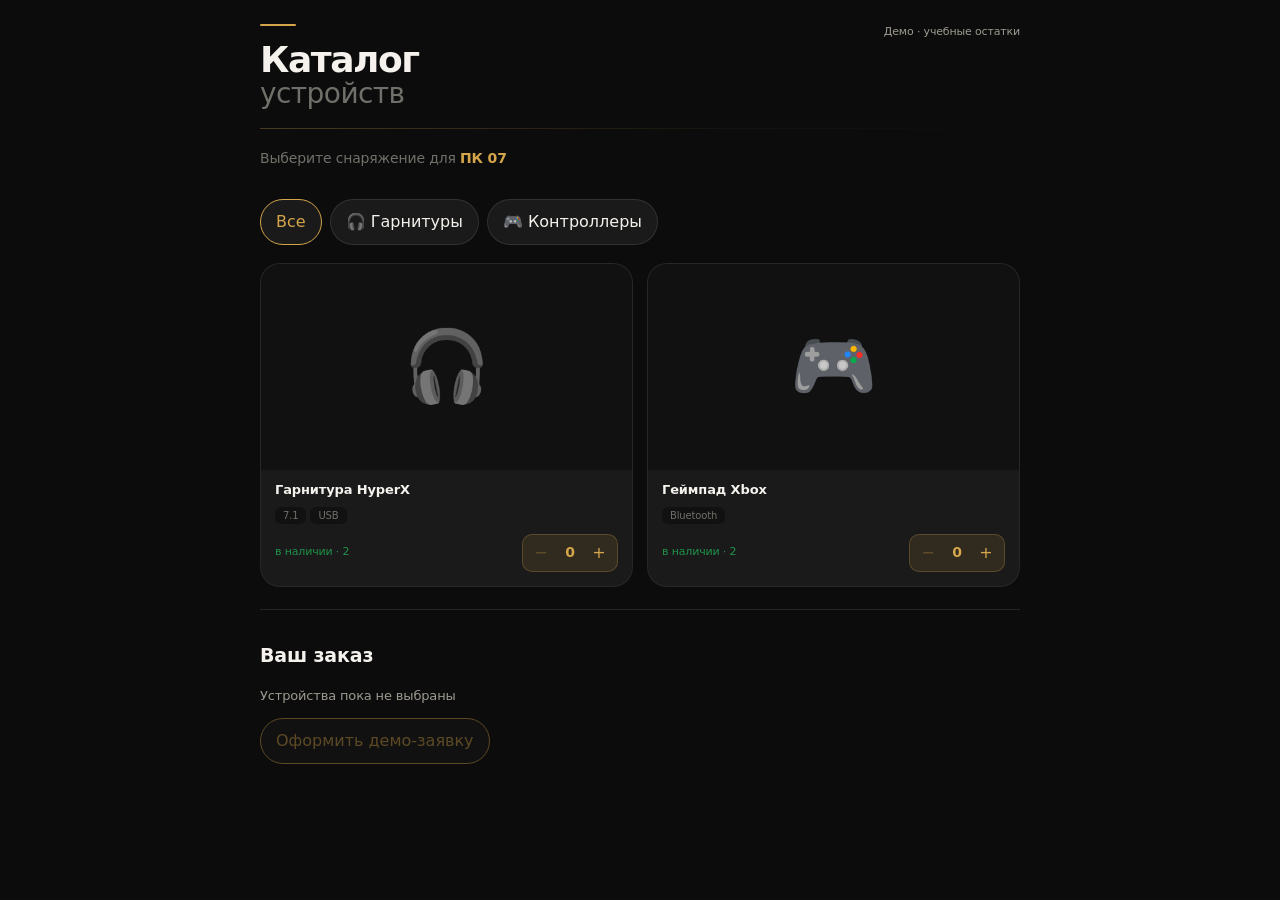
==== demos/device/index.html @ d8171a30 "Обновить интерактивное портфолио и удалить старые кейсы" ====
<!doctype html><html lang="ru"><head><meta charset="utf-8"><meta name="viewport" content="width=device-width,initial-scale=1"><meta http-equiv="Content-Security-Policy" content="default-src 'self'; script-src 'self'; style-src 'self'; img-src 'self'; connect-src 'none'; form-action 'none'"><title>Device Service — интерактивный каталог</title><link rel="stylesheet" href="original.css"><link rel="stylesheet" href="demo.css"><script src="demo.js?v=2" defer></script></head><body><main class="page"><header class="hero"><div class="hero-accent"></div><span class="demo-note">Демо · учебные остатки</span><h1 class="hero-title"><span class="hero-l1">Каталог</span><span class="hero-l2">устройств</span></h1><div class="hero-divider"></div><p class="hero-sub">Выберите снаряжение для <strong class="hero-sub-num">ПК 07</strong></p></header><nav class="filters" aria-label="Категории"><button data-filter="all" aria-pressed="true">Все</button><button data-filter="headset" aria-pressed="false">🎧 Гарнитуры</button><button data-filter="controller" aria-pressed="false">🎮 Контроллеры</button></nav><div class="grid" id="catalog"></div><section class="basket" aria-labelledby="basket-title"><h2 id="basket-title">Ваш заказ</h2><p id="basket-summary" aria-live="polite">Устройства пока не выбраны</p><button class="primary" id="checkout" disabled>Оформить демо-заявку</button></section><section id="order" hidden aria-live="polite"><div class="order-icon">✓</div><h2 id="order-title"></h2><p id="order-description"></p></section></main><dialog id="details"><form method="dialog"><button class="close" aria-label="Закрыть">×</button></form><div id="detail-icon"></div><h2 id="detail-name"></h2><p id="detail-specs"></p><p>Количество на складе в этой демонстрации: 2.</p></dialog></body></html>
---- demos/device/original.css ----
:root {
  --bg: #0c0c0c;
  --bg2: #111111;
  --surface: #1a1a1a;
  --surface2: #222222;
  --border: rgba(255, 255, 255, 0.06);
  --border-l: rgba(255, 255, 255, 0.10);
  --gold: #d4a54a;
  --gold-dim: rgba(212, 165, 74, 0.12);
  --gold-glow: rgba(212, 165, 74, 0.08);
  --text: #9e9a92;
  --text-h: #f5f2ed;
  --text-m: #70706a;
  --radius: 20px;
  --radius-sm: 12px;
  --radius-lg: 24px;
  --shadow: 0 8px 32px rgba(0, 0, 0, 0.5);
  --shadow-sm: 0 2px 8px rgba(0, 0, 0, 0.3);

  font-family: 'Space Grotesk', 'Inter', system-ui, -apple-system, sans-serif;
  font-size: 16px;
  line-height: 1.5;
  color: var(--text);
  background: var(--bg);
  -webkit-font-smoothing: antialiased;
  -moz-osx-font-smoothing: grayscale;
  letter-spacing: -0.01em;
}

*, *::before, *::after { box-sizing: border-box; }

html, body {
  margin: 0;
  height: 100vh;
  overflow: hidden;
}

#app {
  height: 100vh;
  overflow-y: auto;
  padding-bottom: 72px;
}

::selection {
  background: var(--gold);
  color: var(--bg);
}

::-webkit-scrollbar {
  width: 4px;
}
::-webkit-scrollbar-track {
  background: transparent;
}
::-webkit-scrollbar-thumb {
  background: var(--surface2);
  border-radius: 2px;
}



/* Imported from Device Service: views/HomePage.vue */

.page {
  max-width: 800px;
  margin: 0 auto;
  padding: 0 20px 24px;
}

/* ── Hero ── */
.hero {
  padding: 36px 0 32px;
  position: relative;
}

.hero-logo {
  position: absolute;
  top: 36px;
  right: 0;
  max-width: 160px;
  max-height: 48px;
  width: auto;
  height: auto;
  object-fit: contain;
}

.hero-accent {
  width: 36px;
  height: 2px;
  border-radius: 1px;
  background: var(--gold);
  margin-bottom: 16px;
}



.hero-title {
  margin: 0;
  display: flex;
  flex-direction: column;
  gap: 0;
  line-height: 1;
}

.hero-l1 {
  font-size: 44px;
  font-weight: 700;
  color: var(--text-h);
  letter-spacing: -0.04em;
  line-height: 1;
}

.hero-l2 {
  font-size: 28px;
  font-weight: 500;
  color: var(--text-m);
  letter-spacing: -0.02em;
  line-height: 1;
  margin-top: 2px;
}

.hero-divider {
  width: 100%;
  height: 1px;
  background: linear-gradient(90deg, rgba(212, 165, 74, 0.3), rgba(212, 165, 74, 0.05) 60%, transparent);
  margin: 20px 0;
}

.hero-sub {
  font-size: 14px;
  color: var(--text-m);
  line-height: 1.4;
}

.hero-sub-num {
  color: var(--gold);
  font-weight: 600;
}

/* ── Grid ── */
.grid {
  display: grid;
  grid-template-columns: 1fr 1fr;
  gap: 10px;
}

.cat-card {
  display: flex;
  align-items: center;
  gap: 14px;
  padding: 18px;
  border: 1px solid var(--border);
  border-radius: var(--radius);
  background: var(--surface);
  cursor: pointer;
  text-align: left;
  transition: all 0.25s ease;
  position: relative;
  overflow: hidden;
  -webkit-tap-highlight-color: transparent;
}

.cat-card::before {
  content: '';
  position: absolute;
  top: 0;
  left: 0;
  right: 0;
  height: 1.5px;
  border-radius: var(--radius) var(--radius) 0 0;
  background: linear-gradient(90deg, var(--gold), rgba(212, 165, 74, 0.1));
  opacity: 0;
  transition: opacity 0.3s ease;
}

.cat-card::after {
  content: '';
  position: absolute;
  inset: 0;
  border-radius: var(--radius);
  background: linear-gradient(135deg, rgba(212, 165, 74, 0.04) 0%, transparent 50%);
  opacity: 0;
  transition: opacity 0.3s ease;
}

.cat-card:hover::before {
  opacity: 1;
}

.cat-card:hover::after {
  opacity: 1;
}

.cat-card:hover {
  border-color: rgba(212, 165, 74, 0.15);
  transform: translateY(-1px);
}

.cat-card:active {
  transform: scale(0.97);
}

.cat-icon {
  font-size: 30px;
  line-height: 1;
  flex-shrink: 0;
  width: 48px;
  height: 48px;
  display: flex;
  align-items: center;
  justify-content: center;
  border-radius: 14px;
  background: var(--bg2);
  position: relative;
  z-index: 1;
}

.cat-icon::after {
  content: '';
  position: absolute;
  inset: 0;
  border-radius: 14px;
  background: linear-gradient(135deg, rgba(212, 165, 74, 0.08), transparent 60%);
  pointer-events: none;
}

.cat-body {
  flex: 1;
  display: flex;
  flex-direction: column;
  gap: 4px;
  min-width: 0;
  position: relative;
  z-index: 1;
}

.cat-name {
  font-size: 15px;
  font-weight: 600;
  color: var(--text-h);
  letter-spacing: -0.01em;
}

.cat-meta {
  display: flex;
  align-items: center;
  gap: 6px;
}

.cat-count {
  font-size: 12px;
  color: var(--gold);
  font-weight: 500;
  opacity: 0.7;
}

.cat-count::after {
  content: ' в наличии';
  color: var(--text-m);
  font-weight: 400;
  opacity: 1;
}

.cat-arrow {
  color: var(--text-m);
  opacity: 0;
  transform: translateX(-4px);
  transition: all 0.25s ease;
}

.cat-card:hover .cat-arrow {
  opacity: 1;
  transform: translateX(0);
  color: var(--gold);
}

/* ── Empty ── */
.empty {
  text-align: center;
  padding: 80px 0;
}

.empty-mark {
  font-size: 36px;
  color: var(--gold);
  opacity: 0.3;
}

.empty-txt {
  margin: 12px 0 0;
  font-size: 14px;
  color: var(--text-m);
}

/* ── Admin ── */
.admin-link {
  position: fixed;
  bottom: 80px;
  right: 16px;
  font-size: 10px;
  color: var(--text-m);
  text-decoration: none;
  padding: 4px 10px;
  border-radius: 6px;
  border: 1px solid var(--border);
  transition: all 0.2s;
  z-index: 50;
}

.admin-link:hover {
  border-color: var(--gold);
  color: var(--gold);
}

/* Imported from Device Service: components/DeviceCard.vue */

.card {
  display: flex;
  flex-direction: column;
  border: 1px solid var(--border);
  border-radius: var(--radius);
  background: var(--surface);
  overflow: hidden;
  transition: all 0.25s ease;
  position: relative;
}

.card::after {
  content: '';
  position: absolute;
  inset: 0;
  border-radius: var(--radius);
  pointer-events: none;
  background: linear-gradient(135deg, rgba(212, 165, 74, 0.06) 0%, transparent 50%);
  opacity: 0;
  transition: opacity 0.25s ease;
}

.card:hover::after,
.card.selected::after {
  opacity: 1;
}

.card.selected {
  border-color: rgba(212, 165, 74, 0.3);
}

.card-img {
  position: relative;
  width: 100%;
  aspect-ratio: 1;
  display: flex;
  align-items: center;
  justify-content: center;
  background: var(--bg2);
  overflow: hidden;
}

.card-img img {
  width: 80%;
  height: 80%;
  object-fit: contain;
  display: block;
  position: relative;
  z-index: 1;
  transition: transform 0.3s ease;
}

.card:hover .card-img img {
  transform: scale(1.04);
}

.rim-light {
  position: absolute;
  inset: 0;
  z-index: 2;
  pointer-events: none;
  background: radial-gradient(ellipse 100% 60% at 30% 0%, rgba(212, 165, 74, 0.12) 0%, transparent 70%),
              radial-gradient(ellipse 60% 40% at 0% 30%, rgba(212, 165, 74, 0.08) 0%, transparent 60%);
  opacity: 0;
  transition: opacity 0.4s ease;
}

.card:hover .rim-light,
.card.selected .rim-light {
  opacity: 1;
}

.img-placeholder {
  font-size: 28px;
  color: var(--text-m);
  opacity: 0.3;
}

.card-body {
  padding: 12px 14px 14px;
  display: flex;
  flex-direction: column;
  gap: 8px;
  position: relative;
  z-index: 1;
}

.card-name {
  margin: 0;
  font-size: 13px;
  font-weight: 600;
  color: var(--text-h);
  line-height: 1.3;
  letter-spacing: -0.01em;
  display: -webkit-box;
  -webkit-line-clamp: 2;
  -webkit-box-orient: vertical;
  overflow: hidden;
}

.card-specs {
  display: flex;
  flex-wrap: wrap;
  gap: 4px;
}

.spec {
  font-size: 10px;
  font-weight: 500;
  padding: 2px 8px;
  border-radius: 6px;
  background: var(--bg2);
  color: var(--text-m);
  line-height: 1.3;
}

.card-bottom {
  display: flex;
  align-items: center;
  justify-content: space-between;
  margin-top: 2px;
}

.avail {
  font-size: 11px;
  font-weight: 500;
  color: rgba(34, 197, 94, 0.7);
}

.avail.out {
  color: var(--text-m);
}

.avail-count {
  font-weight: 600;
  opacity: 0.9;
}

.actions {
  display: flex;
}

.add-btn {
  min-width: 32px;
  height: 32px;
  padding: 0 11px;
  gap: 6px;
  display: flex;
  align-items: center;
  justify-content: center;
  border: 1px solid var(--border);
  border-radius: 10px;
  background: var(--bg2);
  color: var(--gold);
  cursor: pointer;
  transition: all 0.2s;
}

.add-btn:hover {
  border-color: var(--gold);
  background: var(--gold-dim);
}

.add-btn:disabled {
  opacity: 0.3;
  cursor: not-allowed;
}

.qty {
  display: flex;
  align-items: center;
  gap: 2px;
  padding: 2px;
  border: 1px solid rgba(212, 165, 74, 0.25);
  border-radius: 10px;
  background: var(--gold-dim);
}

.qty-btn {
  width: 28px;
  height: 28px;
  display: flex;
  align-items: center;
  justify-content: center;
  border: none;
  border-radius: 8px;
  background: transparent;
  color: var(--gold);
  cursor: pointer;
  transition: all 0.15s;
}

.qty-btn:hover {
  background: rgba(212, 165, 74, 0.15);
}

.qty-btn:active {
  transform: scale(0.9);
}

.qty-btn:disabled {
  opacity: 0.3;
  cursor: not-allowed;
}

.qty-val {
  min-width: 22px;
  text-align: center;
  font-size: 14px;
  font-weight: 700;
  color: var(--gold);
}
---- demos/device/demo.css ----
html,body{height:auto;overflow:auto}body{padding-bottom:20px}.page{max-width:800px}.hero{padding:24px 0 16px}.hero-l1{font-size:36px}.demo-note{position:absolute;right:0;top:24px;font-size:11px;color:var(--text)}.filters{display:flex;gap:8px;flex-wrap:wrap;margin-bottom:18px}button{font:inherit}button:focus-visible{outline:2px solid var(--gold);outline-offset:3px}.filters button,.primary{border:1px solid var(--border-l);border-radius:100px;padding:10px 15px;background:var(--surface);color:var(--text-h);cursor:pointer}.filters button[aria-pressed=true],.primary{border-color:var(--gold);color:var(--gold)}.primary:disabled{opacity:.4;cursor:not-allowed}.card-img{aspect-ratio:1.8;border:0;cursor:pointer;color:var(--text-h)}.device-icon{font-size:70px}.grid{gap:14px}.basket{margin-top:22px;border-top:1px solid var(--border-l);padding-top:16px}h2{color:var(--text-h);font-size:19px}.basket p{font-size:13px}.order-icon{font-size:40px;color:var(--gold)}#order{padding:20px 0}.primary{min-height:44px}dialog{background:var(--surface);color:var(--text);border:1px solid var(--border-l);border-radius:24px;padding:28px;width:min(90%,420px)}dialog::backdrop{background:#000b;backdrop-filter:blur(8px)}.close{float:right;background:none;border:0;color:var(--text-h);font-size:28px;cursor:pointer}#detail-icon{font-size:90px;text-align:center}.card-bottom{flex-wrap:wrap;gap:8px}.qty-btn{width:32px;height:32px}@media(max-width:420px){.page{padding:0 12px}.demo-note{position:static;display:block;margin-bottom:12px}.grid{gap:8px}.card-body{padding:10px}.device-icon{font-size:54px}.card-name{min-height:34px}.avail{font-size:10px}.filters button{font-size:12px;padding:8px 10px}}@media(prefers-reduced-motion:reduce){*,*::before,*::after{transition:none!important;animation:none!important}}
[hidden]{display:none!important}
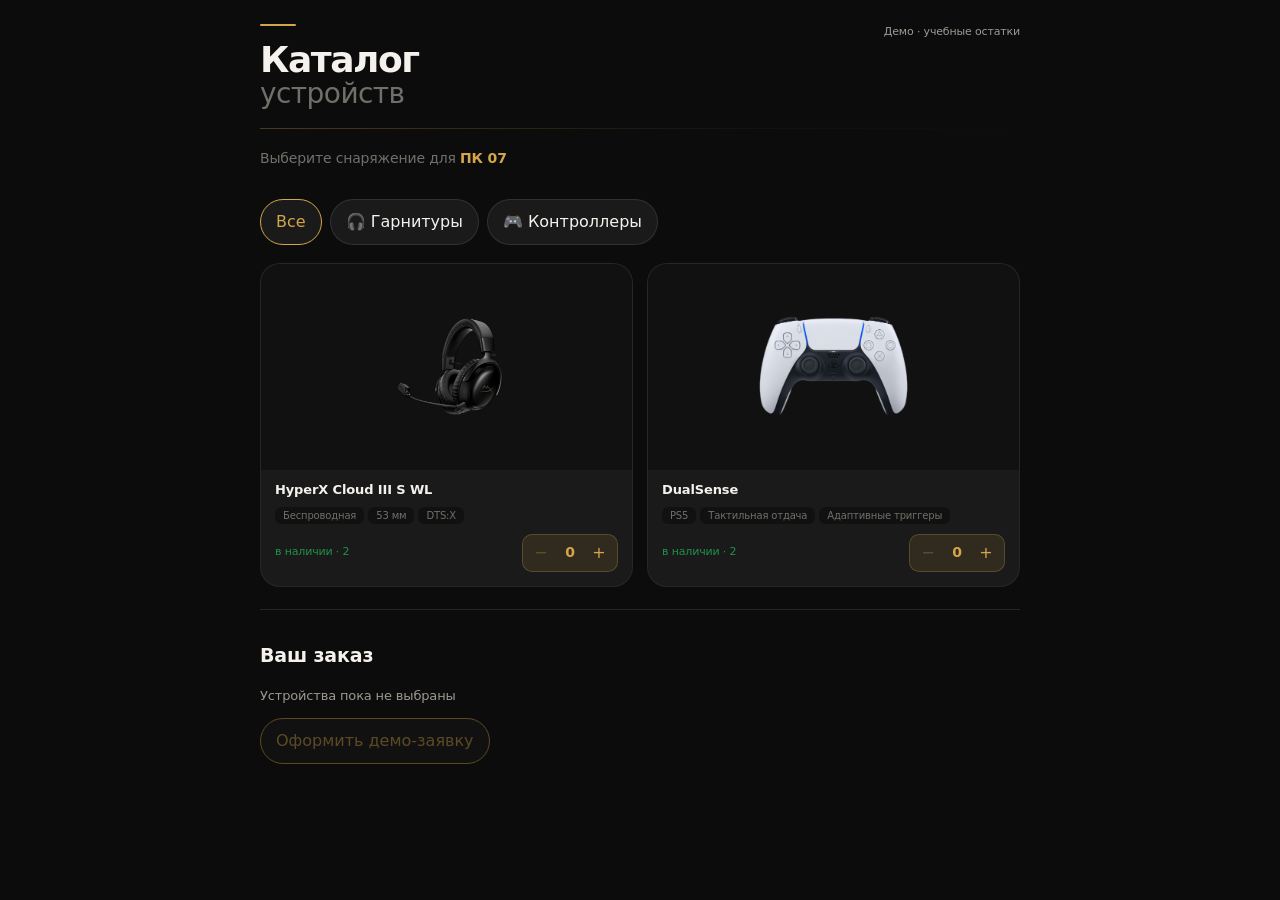
==== commit a5b6b9f9: "Добавить фото устройств в демо Device Service" ====
--- a/demos/device/index.html
+++ b/demos/device/index.html
@@ -1 +1 @@
-<!doctype html><html lang="ru"><head><meta charset="utf-8"><meta name="viewport" content="width=device-width,initial-scale=1"><meta http-equiv="Content-Security-Policy" content="default-src 'self'; script-src 'self'; style-src 'self'; img-src 'self'; connect-src 'none'; form-action 'none'"><title>Device Service — интерактивный каталог</title><link rel="stylesheet" href="original.css"><link rel="stylesheet" href="demo.css"><script src="demo.js?v=2" defer></script></head><body><main class="page"><header class="hero"><div class="hero-accent"></div><span class="demo-note">Демо · учебные остатки</span><h1 class="hero-title"><span class="hero-l1">Каталог</span><span class="hero-l2">устройств</span></h1><div class="hero-divider"></div><p class="hero-sub">Выберите снаряжение для <strong class="hero-sub-num">ПК 07</strong></p></header><nav class="filters" aria-label="Категории"><button data-filter="all" aria-pressed="true">Все</button><button data-filter="headset" aria-pressed="false">🎧 Гарнитуры</button><button data-filter="controller" aria-pressed="false">🎮 Контроллеры</button></nav><div class="grid" id="catalog"></div><section class="basket" aria-labelledby="basket-title"><h2 id="basket-title">Ваш заказ</h2><p id="basket-summary" aria-live="polite">Устройства пока не выбраны</p><button class="primary" id="checkout" disabled>Оформить демо-заявку</button></section><section id="order" hidden aria-live="polite"><div class="order-icon">✓</div><h2 id="order-title"></h2><p id="order-description"></p></section></main><dialog id="details"><form method="dialog"><button class="close" aria-label="Закрыть">×</button></form><div id="detail-icon"></div><h2 id="detail-name"></h2><p id="detail-specs"></p><p>Количество на складе в этой демонстрации: 2.</p></dialog></body></html>
+<!doctype html><html lang="ru"><head><meta charset="utf-8"><meta name="viewport" content="width=device-width,initial-scale=1"><meta http-equiv="Content-Security-Policy" content="default-src 'self'; script-src 'self'; style-src 'self'; img-src 'self'; connect-src 'none'; form-action 'none'"><title>Device Service — интерактивный каталог</title><link rel="stylesheet" href="original.css"><link rel="stylesheet" href="demo.css"><script src="demo.js?v=3" defer></script></head><body><main class="page"><header class="hero"><div class="hero-accent"></div><span class="demo-note">Демо · учебные остатки</span><h1 class="hero-title"><span class="hero-l1">Каталог</span><span class="hero-l2">устройств</span></h1><div class="hero-divider"></div><p class="hero-sub">Выберите снаряжение для <strong class="hero-sub-num">ПК 07</strong></p></header><nav class="filters" aria-label="Категории"><button data-filter="all" aria-pressed="true">Все</button><button data-filter="headset" aria-pressed="false">🎧 Гарнитуры</button><button data-filter="controller" aria-pressed="false">🎮 Контроллеры</button></nav><div class="grid" id="catalog"></div><section class="basket" aria-labelledby="basket-title"><h2 id="basket-title">Ваш заказ</h2><p id="basket-summary" aria-live="polite">Устройства пока не выбраны</p><button class="primary" id="checkout" disabled>Оформить демо-заявку</button></section><section id="order" hidden aria-live="polite"><div class="order-icon">✓</div><h2 id="order-title">Заказ создан</h2></section></main><dialog id="details"><form method="dialog"><button class="close" aria-label="Закрыть">×</button></form><img id="detail-image" alt=""><h2 id="detail-name"></h2><p id="detail-specs"></p><p>Количество на складе в этой демонстрации: 2.</p></dialog></body></html>
--- a/demos/device/demo.css
+++ b/demos/device/demo.css
@@ -1,2 +1,3 @@
 html,body{height:auto;overflow:auto}body{padding-bottom:20px}.page{max-width:800px}.hero{padding:24px 0 16px}.hero-l1{font-size:36px}.demo-note{position:absolute;right:0;top:24px;font-size:11px;color:var(--text)}.filters{display:flex;gap:8px;flex-wrap:wrap;margin-bottom:18px}button{font:inherit}button:focus-visible{outline:2px solid var(--gold);outline-offset:3px}.filters button,.primary{border:1px solid var(--border-l);border-radius:100px;padding:10px 15px;background:var(--surface);color:var(--text-h);cursor:pointer}.filters button[aria-pressed=true],.primary{border-color:var(--gold);color:var(--gold)}.primary:disabled{opacity:.4;cursor:not-allowed}.card-img{aspect-ratio:1.8;border:0;cursor:pointer;color:var(--text-h)}.device-icon{font-size:70px}.grid{gap:14px}.basket{margin-top:22px;border-top:1px solid var(--border-l);padding-top:16px}h2{color:var(--text-h);font-size:19px}.basket p{font-size:13px}.order-icon{font-size:40px;color:var(--gold)}#order{padding:20px 0}.primary{min-height:44px}dialog{background:var(--surface);color:var(--text);border:1px solid var(--border-l);border-radius:24px;padding:28px;width:min(90%,420px)}dialog::backdrop{background:#000b;backdrop-filter:blur(8px)}.close{float:right;background:none;border:0;color:var(--text-h);font-size:28px;cursor:pointer}#detail-icon{font-size:90px;text-align:center}.card-bottom{flex-wrap:wrap;gap:8px}.qty-btn{width:32px;height:32px}@media(max-width:420px){.page{padding:0 12px}.demo-note{position:static;display:block;margin-bottom:12px}.grid{gap:8px}.card-body{padding:10px}.device-icon{font-size:54px}.card-name{min-height:34px}.avail{font-size:10px}.filters button{font-size:12px;padding:8px 10px}}@media(prefers-reduced-motion:reduce){*,*::before,*::after{transition:none!important;animation:none!important}}
 [hidden]{display:none!important}
+#detail-image{display:block;width:min(100%,260px);height:220px;object-fit:contain;margin:0 auto 16px}
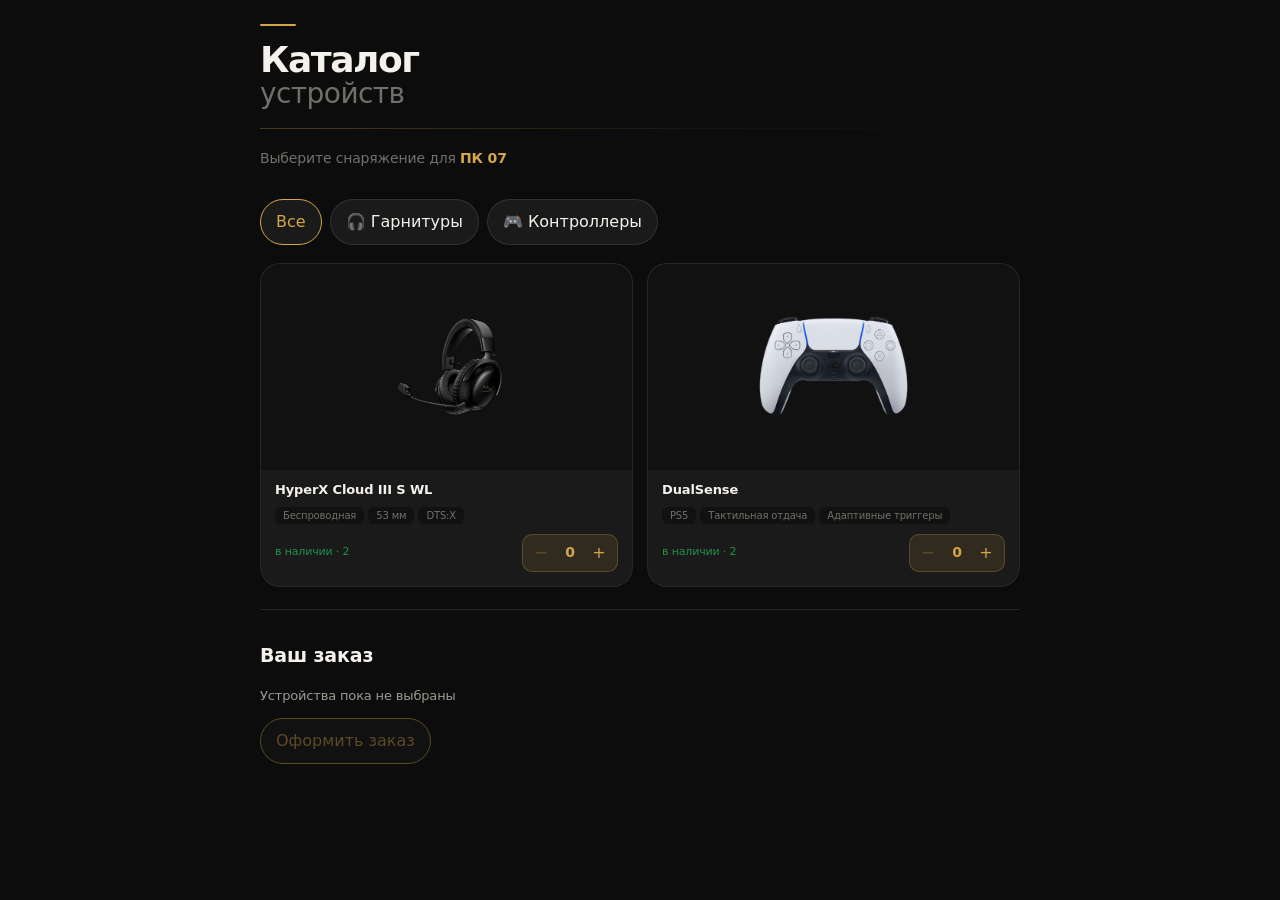
==== commit 910b2d7f: "Убрать демо-пометки из интерфейса" ====
--- a/demos/device/index.html
+++ b/demos/device/index.html
@@ -1 +1 @@
-<!doctype html><html lang="ru"><head><meta charset="utf-8"><meta name="viewport" content="width=device-width,initial-scale=1"><meta http-equiv="Content-Security-Policy" content="default-src 'self'; script-src 'self'; style-src 'self'; img-src 'self'; connect-src 'none'; form-action 'none'"><title>Device Service — интерактивный каталог</title><link rel="stylesheet" href="original.css"><link rel="stylesheet" href="demo.css"><script src="demo.js?v=3" defer></script></head><body><main class="page"><header class="hero"><div class="hero-accent"></div><span class="demo-note">Демо · учебные остатки</span><h1 class="hero-title"><span class="hero-l1">Каталог</span><span class="hero-l2">устройств</span></h1><div class="hero-divider"></div><p class="hero-sub">Выберите снаряжение для <strong class="hero-sub-num">ПК 07</strong></p></header><nav class="filters" aria-label="Категории"><button data-filter="all" aria-pressed="true">Все</button><button data-filter="headset" aria-pressed="false">🎧 Гарнитуры</button><button data-filter="controller" aria-pressed="false">🎮 Контроллеры</button></nav><div class="grid" id="catalog"></div><section class="basket" aria-labelledby="basket-title"><h2 id="basket-title">Ваш заказ</h2><p id="basket-summary" aria-live="polite">Устройства пока не выбраны</p><button class="primary" id="checkout" disabled>Оформить демо-заявку</button></section><section id="order" hidden aria-live="polite"><div class="order-icon">✓</div><h2 id="order-title">Заказ создан</h2></section></main><dialog id="details"><form method="dialog"><button class="close" aria-label="Закрыть">×</button></form><img id="detail-image" alt=""><h2 id="detail-name"></h2><p id="detail-specs"></p><p>Количество на складе в этой демонстрации: 2.</p></dialog></body></html>
+<!doctype html><html lang="ru"><head><meta charset="utf-8"><meta name="viewport" content="width=device-width,initial-scale=1"><meta http-equiv="Content-Security-Policy" content="default-src 'self'; script-src 'self'; style-src 'self'; img-src 'self'; connect-src 'none'; form-action 'none'"><title>Device Service — интерактивный каталог</title><link rel="stylesheet" href="original.css"><link rel="stylesheet" href="demo.css"><script src="demo.js?v=3" defer></script></head><body><main class="page"><header class="hero"><div class="hero-accent"></div><h1 class="hero-title"><span class="hero-l1">Каталог</span><span class="hero-l2">устройств</span></h1><div class="hero-divider"></div><p class="hero-sub">Выберите снаряжение для <strong class="hero-sub-num">ПК 07</strong></p></header><nav class="filters" aria-label="Категории"><button data-filter="all" aria-pressed="true">Все</button><button data-filter="headset" aria-pressed="false">🎧 Гарнитуры</button><button data-filter="controller" aria-pressed="false">🎮 Контроллеры</button></nav><div class="grid" id="catalog"></div><section class="basket" aria-labelledby="basket-title"><h2 id="basket-title">Ваш заказ</h2><p id="basket-summary" aria-live="polite">Устройства пока не выбраны</p><button class="primary" id="checkout" disabled>Оформить заказ</button></section><section id="order" hidden aria-live="polite"><div class="order-icon">✓</div><h2 id="order-title">Заказ создан</h2></section></main><dialog id="details"><form method="dialog"><button class="close" aria-label="Закрыть">×</button></form><img id="detail-image" alt=""><h2 id="detail-name"></h2><p id="detail-specs"></p></dialog></body></html>
--- a/demos/device/demo.css
+++ b/demos/device/demo.css
@@ -1,3 +1,3 @@
-html,body{height:auto;overflow:auto}body{padding-bottom:20px}.page{max-width:800px}.hero{padding:24px 0 16px}.hero-l1{font-size:36px}.demo-note{position:absolute;right:0;top:24px;font-size:11px;color:var(--text)}.filters{display:flex;gap:8px;flex-wrap:wrap;margin-bottom:18px}button{font:inherit}button:focus-visible{outline:2px solid var(--gold);outline-offset:3px}.filters button,.primary{border:1px solid var(--border-l);border-radius:100px;padding:10px 15px;background:var(--surface);color:var(--text-h);cursor:pointer}.filters button[aria-pressed=true],.primary{border-color:var(--gold);color:var(--gold)}.primary:disabled{opacity:.4;cursor:not-allowed}.card-img{aspect-ratio:1.8;border:0;cursor:pointer;color:var(--text-h)}.device-icon{font-size:70px}.grid{gap:14px}.basket{margin-top:22px;border-top:1px solid var(--border-l);padding-top:16px}h2{color:var(--text-h);font-size:19px}.basket p{font-size:13px}.order-icon{font-size:40px;color:var(--gold)}#order{padding:20px 0}.primary{min-height:44px}dialog{background:var(--surface);color:var(--text);border:1px solid var(--border-l);border-radius:24px;padding:28px;width:min(90%,420px)}dialog::backdrop{background:#000b;backdrop-filter:blur(8px)}.close{float:right;background:none;border:0;color:var(--text-h);font-size:28px;cursor:pointer}#detail-icon{font-size:90px;text-align:center}.card-bottom{flex-wrap:wrap;gap:8px}.qty-btn{width:32px;height:32px}@media(max-width:420px){.page{padding:0 12px}.demo-note{position:static;display:block;margin-bottom:12px}.grid{gap:8px}.card-body{padding:10px}.device-icon{font-size:54px}.card-name{min-height:34px}.avail{font-size:10px}.filters button{font-size:12px;padding:8px 10px}}@media(prefers-reduced-motion:reduce){*,*::before,*::after{transition:none!important;animation:none!important}}
+html,body{height:auto;overflow:auto}body{padding-bottom:20px}.page{max-width:800px}.hero{padding:24px 0 16px}.hero-l1{font-size:36px}.filters{display:flex;gap:8px;flex-wrap:wrap;margin-bottom:18px}button{font:inherit}button:focus-visible{outline:2px solid var(--gold);outline-offset:3px}.filters button,.primary{border:1px solid var(--border-l);border-radius:100px;padding:10px 15px;background:var(--surface);color:var(--text-h);cursor:pointer}.filters button[aria-pressed=true],.primary{border-color:var(--gold);color:var(--gold)}.primary:disabled{opacity:.4;cursor:not-allowed}.card-img{aspect-ratio:1.8;border:0;cursor:pointer;color:var(--text-h)}.device-icon{font-size:70px}.grid{gap:14px}.basket{margin-top:22px;border-top:1px solid var(--border-l);padding-top:16px}h2{color:var(--text-h);font-size:19px}.basket p{font-size:13px}.order-icon{font-size:40px;color:var(--gold)}#order{padding:20px 0}.primary{min-height:44px}dialog{background:var(--surface);color:var(--text);border:1px solid var(--border-l);border-radius:24px;padding:28px;width:min(90%,420px)}dialog::backdrop{background:#000b;backdrop-filter:blur(8px)}.close{float:right;background:none;border:0;color:var(--text-h);font-size:28px;cursor:pointer}#detail-icon{font-size:90px;text-align:center}.card-bottom{flex-wrap:wrap;gap:8px}.qty-btn{width:32px;height:32px}@media(max-width:420px){.page{padding:0 12px}.grid{gap:8px}.card-body{padding:10px}.device-icon{font-size:54px}.card-name{min-height:34px}.avail{font-size:10px}.filters button{font-size:12px;padding:8px 10px}}@media(prefers-reduced-motion:reduce){*,*::before,*::after{transition:none!important;animation:none!important}}
 [hidden]{display:none!important}
 #detail-image{display:block;width:min(100%,260px);height:220px;object-fit:contain;margin:0 auto 16px}
